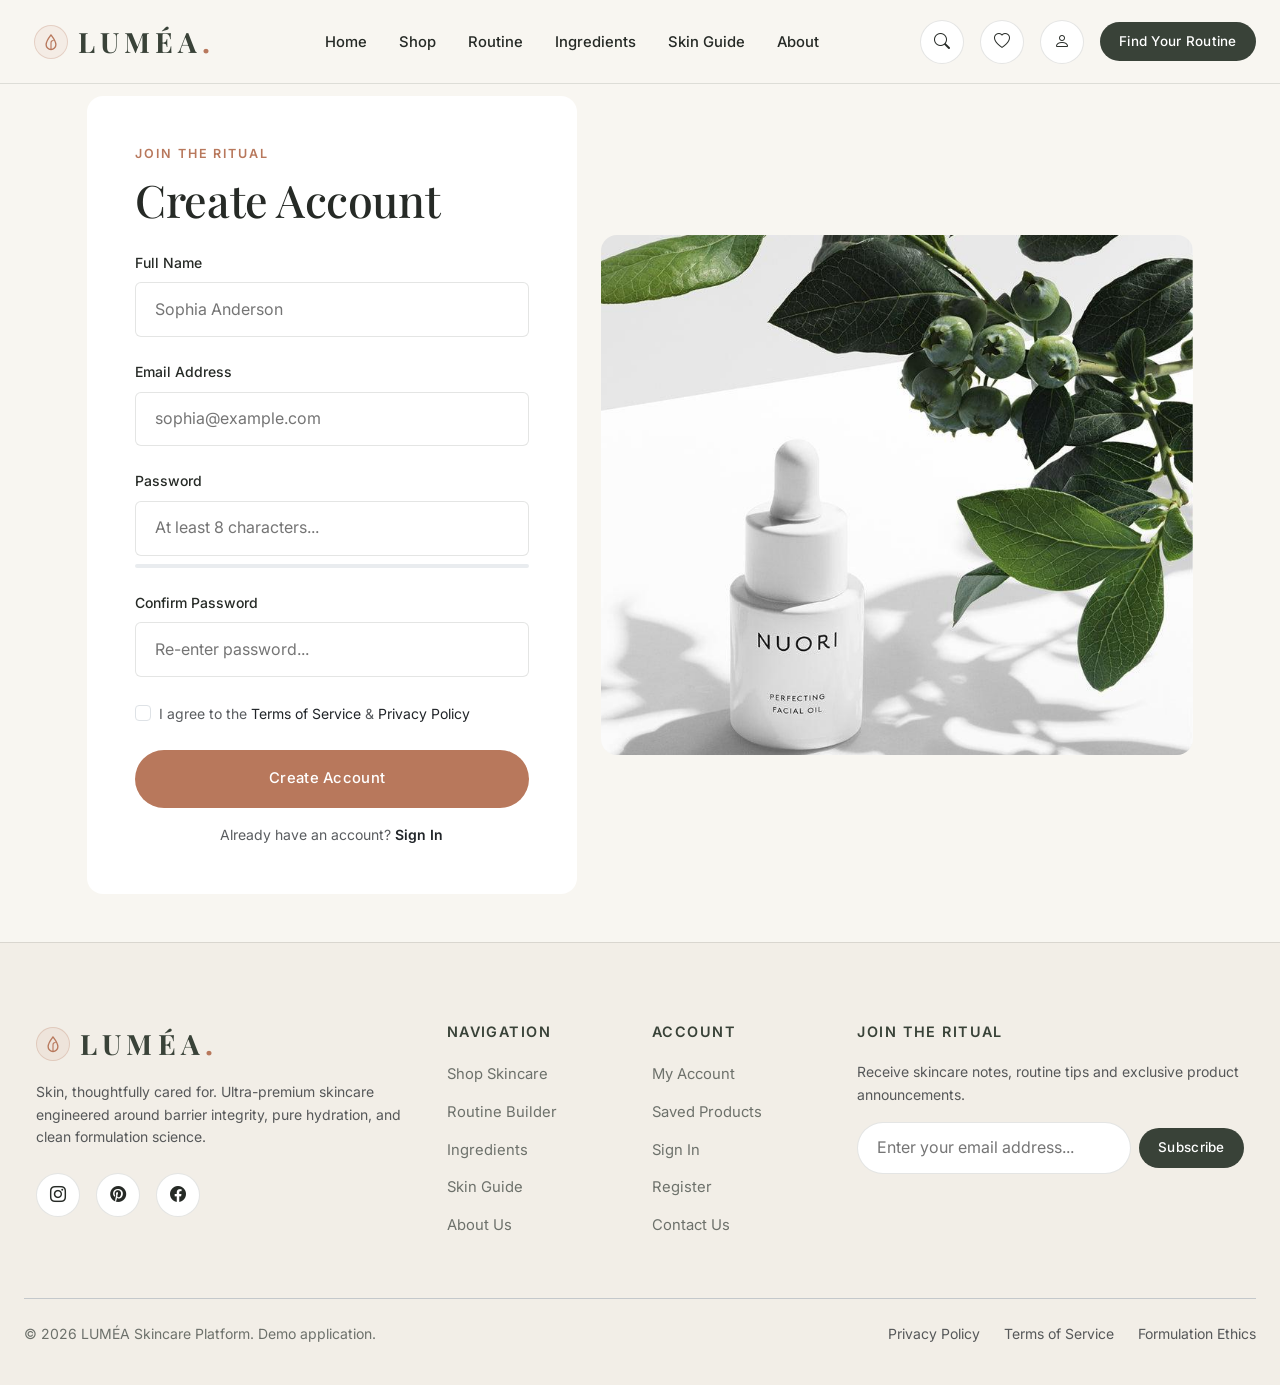
==== register.html @ 371ba250 "first commit" ====
<!DOCTYPE html>
<html lang="en">
<head>
  <meta charset="UTF-8">
  <meta name="viewport" content="width=device-width, initial-scale=1.0">
  <title>LUMÉA | Create Your Skincare Account</title>
  <meta name="description" content="Register a free account with LUMÉA to save your personalized skincare routines, favorite products, and goal progress.">
  
  <link href="https://cdn.jsdelivr.net/npm/bootstrap@5.3.2/dist/css/bootstrap.min.css" rel="stylesheet">
  <link href="https://cdn.jsdelivr.net/npm/bootstrap-icons@1.11.1/font/bootstrap-icons.css" rel="stylesheet">
    <link rel="icon" type="image/svg+xml" href="assets/images/favicon.svg">
  <link rel="stylesheet" href="assets/css/style.css">
</head>
<body>

  <!-- GLOBAL NAVBAR -->
  <header class="lumea-navbar">
    <div class="navbar-container">
      <a href="index.html" class="brand-logo" aria-label="LUMÉA Skincare">
        <span class="logo-icon-wrapper">
          <svg class="logo-drop-icon" viewBox="0 0 24 24" fill="none" xmlns="http://www.w3.org/2000/svg">
            <path d="M12 2.5C12 2.5 5.5 11 5.5 15.5C5.5 19.09 8.41 22 12 22C15.59 22 18.5 19.09 18.5 15.5C18.5 11 12 2.5 12 2.5Z" stroke="currentColor" stroke-width="1.8" stroke-linecap="round" stroke-linejoin="round"/>
            <path d="M12 22V13C12 11.5 13.5 10 15 10" stroke="currentColor" stroke-width="1.5" stroke-linecap="round" stroke-linejoin="round"/>
          </svg>
        </span>
        <span class="logo-text">LUMÉA<span class="logo-dot">.</span></span>
      </a>
      <ul class="nav-links-desktop">
        <li><a href="index.html" class="nav-link-item">Home</a></li>
        <li><a href="products.html" class="nav-link-item">Shop</a></li>
        <li><a href="routine.html" class="nav-link-item">Routine</a></li>
        <li><a href="ingredients.html" class="nav-link-item">Ingredients</a></li>
        <li><a href="skin-guide.html" class="nav-link-item">Skin Guide</a></li>
        <li><a href="about.html" class="nav-link-item">About</a></li>
      </ul>
      <div class="nav-actions-right">
        <button class="btn-lumea-icon trigger-search" aria-label="Search skincare"><i class="bi bi-search"></i></button>
        <a href="dashboard.html" class="btn-lumea-icon position-relative" aria-label="Favorites">
          <i class="bi bi-heart"></i>
          <span id="favorites-count-badge" class="position-absolute top-0 start-100 translate-middle badge rounded-pill bg-danger" style="display:none; font-size: 0.65rem;">0</span>
        </a>
        <a href="login.html" class="btn-lumea-icon"><i class="bi bi-person"></i></a>
        <a href="routine.html" class="btn-lumea btn-lumea-primary btn-lumea-sm">Find Your Routine</a>
      </div>
      <button class="mobile-hamburger" id="mobile-menu-toggle" aria-label="Toggle menu">
        <div class="hamburger-box">
          <span class="hamburger-line"></span>
          <span class="hamburger-line"></span>
          <span class="hamburger-line"></span>
        </div>
      </button>
    </div>
  </header>

  <!-- Mobile Menu -->
  <div class="mobile-menu-overlay" id="mobile-menu-overlay">
    <button class="close-mobile-menu-btn" id="close-mobile-menu" aria-label="Close menu">&times;</button>
    <ul class="mobile-nav-links">
      <li><a href="index.html">Home</a></li>
      <li><a href="products.html">Shop</a></li>
      <li><a href="routine.html">Routine</a></li>
      <li><a href="ingredients.html">Ingredients</a></li>
      <li><a href="skin-guide.html">Skin Guide</a></li>
      <li><a href="about.html">About</a></li>
    </ul>
    <div class="mobile-nav-actions">
      <a href="routine.html" class="btn-lumea btn-lumea-terracotta w-100 text-center">Find Your Routine</a>
      <div class="d-flex gap-3 justify-content-center mt-2">
        <button class="btn-lumea-icon trigger-search" aria-label="Search"><i class="bi bi-search"></i></button>
        <a href="dashboard.html" class="btn-lumea-icon" aria-label="Favorites"><i class="bi bi-heart"></i></a>
        <a href="login.html" class="btn-lumea-icon" aria-label="Account"><i class="bi bi-person"></i></a>
      </div>
    </div>
  </div>

  <main class="py-5 mt-5">
    <div class="container">
      <div class="row justify-content-center align-items-center g-5">
        <div class="col-lg-5">
          <div class="card p-3 p-md-5 border-0 shadow-card rounded-4 bg-surface">
            <span class="eyebrow mb-2">Join The Ritual</span>
            <h2 class="heading-1 mb-4">Create Account</h2>
            
            <form id="register-form">
              <div class="form-group-lumea">
                <label class="form-label-lumea">Full Name</label>
                <input type="text" id="reg-name" class="form-control-lumea" placeholder="Sophia Anderson" required>
              </div>

              <div class="form-group-lumea">
                <label class="form-label-lumea">Email Address</label>
                <input type="email" id="reg-email" class="form-control-lumea" placeholder="sophia@example.com" required>
              </div>

              <div class="form-group-lumea">
                <label class="form-label-lumea">Password</label>
                <input type="password" id="reg-password" class="form-control-lumea" placeholder="At least 8 characters..." required>
                <!-- Live Password Strength Meter -->
                <div class="progress mt-2" style="height: 4px;">
                  <div id="pwd-strength-bar" class="progress-bar bg-danger" style="width: 0%;"></div>
                </div>
              </div>

              <div class="form-group-lumea">
                <label class="form-label-lumea">Confirm Password</label>
                <input type="password" class="form-control-lumea" placeholder="Re-enter password..." required>
              </div>

              <div class="form-check mb-4">
                <input class="form-check-input" type="checkbox" id="reg-terms" required>
                <label class="form-check-label small text-muted" for="reg-terms">
                  I agree to the <a href="#" class="text-dark">Terms of Service</a> & <a href="#" class="text-dark">Privacy Policy</a>
                </label>
              </div>

              <button type="submit" class="btn-lumea btn-lumea-terracotta w-100 py-3 mb-3">Create Account <i class="bi bi-sparkles"></i></button>

              <div class="text-center small text-muted">
                Already have an account? <a href="login.html" class="fw-semibold text-dark">Sign In</a>
              </div>
            </form>
          </div>
        </div>

        <div class="col-lg-6 d-none d-lg-block">
          <div class="img-hover-wrapper rounded-4 overflow-hidden shadow-card" style="height: 520px;">
            <img src="assets/images/19.jpg" alt="LUMÉA Register Auth Side Banner">
          </div>
        </div>
      </div>
    </div>
  </main>

  <footer class="lumea-footer">
    <div class="container">
      <div class="row g-4 mb-5">
        <div class="col-lg-4">
          <a href="index.html" class="brand-logo footer-brand mb-3" aria-label="LUMÉA Skincare Home">
            <span class="logo-icon-wrapper">
              <svg class="logo-drop-icon" viewBox="0 0 24 24" fill="none" xmlns="http://www.w3.org/2000/svg">
                <path d="M12 2.5C12 2.5 5.5 11 5.5 15.5C5.5 19.09 8.41 22 12 22C15.59 22 18.5 19.09 18.5 15.5C18.5 11 12 2.5 12 2.5Z" stroke="currentColor" stroke-width="1.8" stroke-linecap="round" stroke-linejoin="round"/>
                <path d="M12 22V13C12 11.5 13.5 10 15 10" stroke="currentColor" stroke-width="1.5" stroke-linecap="round" stroke-linejoin="round"/>
              </svg>
            </span>
            <span class="logo-text">LUMÉA<span class="logo-dot">.</span></span>
          </a>
          <p class="small text-muted mb-4">Skin, thoughtfully cared for. Ultra-premium skincare engineered around barrier integrity, pure hydration, and clean formulation science.</p>
          <div class="d-flex gap-3">
            <a href="#" class="btn-lumea-icon" aria-label="Instagram"><i class="bi bi-instagram"></i></a>
            <a href="#" class="btn-lumea-icon" aria-label="Pinterest"><i class="bi bi-pinterest"></i></a>
            <a href="#" class="btn-lumea-icon" aria-label="Facebook"><i class="bi bi-facebook"></i></a>
          </div>
        </div>

        <div class="col-6 col-lg-2">
          <h5 class="footer-title">Navigation</h5>
          <ul class="footer-links">
            <li><a href="products.html">Shop Skincare</a></li>
            <li><a href="routine.html">Routine Builder</a></li>
            <li><a href="ingredients.html">Ingredients</a></li>
            <li><a href="skin-guide.html">Skin Guide</a></li>
            <li><a href="about.html">About Us</a></li>
          </ul>
        </div>

        <div class="col-6 col-lg-2">
          <h5 class="footer-title">Account</h5>
          <ul class="footer-links">
            <li><a href="dashboard.html">My Account</a></li>
            <li><a href="dashboard.html">Saved Products</a></li>
            <li><a href="login.html">Sign In</a></li>
            <li><a href="register.html">Register</a></li>
            <li><a href="contact.html">Contact Us</a></li>
          </ul>
        </div>

        <div class="col-lg-4">
          <h5 class="footer-title">Join The Ritual</h5>
          <p class="small text-muted mb-3">Receive skincare notes, routine tips and exclusive product announcements.</p>
          <form onsubmit="event.preventDefault(); showToast('Subscribed to LUMÉA Skincare Notes!');">
            <div class="newsletter-input-group">
              <input type="email" placeholder="Enter your email address..." required>
              <button type="submit" class="btn-lumea btn-lumea-primary btn-lumea-sm">Subscribe</button>
            </div>
          </form>
        </div>
      </div>

      <div class="pt-4 border-top border-secondary-subtle d-flex flex-column flex-md-row justify-content-between align-items-center small text-muted">
        <p class="mb-2 mb-md-0">&copy; 2026 LUMÉA Skincare Platform. Demo application.</p>
        <div class="d-flex gap-4">
          <a href="#">Privacy Policy</a>
          <a href="#">Terms of Service</a>
          <a href="#">Formulation Ethics</a>
        </div>
      </div>
    </div>
  </footer>

  <script src="https://cdn.jsdelivr.net/npm/bootstrap@5.3.2/dist/js/bootstrap.bundle.min.js"></script>
  <script src="assets/js/main.js"></script>
</body>
</html>
---- assets/css/style.css ----
/* ==========================================================================
   LUMÉA — Premium Skincare & Beauty Discovery Platform
   Global Design System & Editorial Stylesheet
   ========================================================================== */

@import url('https://fonts.googleapis.com/css2?family=Inter:wght@300;400;500;600;700&family=Playfair+Display:ital,wght@0,400;0,500;0,600;0,700;1,400&display=swap');

:root {
  /* Color Palette */
  --bg-primary: #F8F6F1;
  --bg-surface: #FFFFFF;
  --warm-beige: #EEE8DE;
  --soft-sage: #A8B49F;
  --deep-olive: #394238;
  --warm-terracotta: #B8785C;
  --text-primary: #262A26;
  --text-secondary: #6D716B;
  --border-color: rgba(38, 42, 38, 0.12);
  --soft-accent: #D9C8B8;
  --focus-ring: rgba(184, 120, 92, 0.3);

  /* Typography */
  --font-serif: 'Playfair Display', Georgia, serif;
  --font-sans: 'Inter', -apple-system, BlinkMacSystemFont, "Segoe UI", Roboto, sans-serif;

  /* Spacing & Layout */
  --container-max: 1320px;
  --nav-height: 84px;
  --radius-sm: 6px;
  --radius-md: 12px;
  --radius-lg: 20px;
  --radius-pill: 9999px;

  /* Shadows */
  --shadow-subtle: 0 4px 20px rgba(38, 42, 38, 0.04);
  --shadow-card: 0 10px 30px rgba(38, 42, 38, 0.06);
  --shadow-hover: 0 16px 40px rgba(38, 42, 38, 0.12);

  /* Transitions */
  --transition-fast: 0.2s cubic-bezier(0.16, 1, 0.3, 1);
  --transition-base: 0.35s cubic-bezier(0.16, 1, 0.3, 1);
  --transition-slow: 0.6s cubic-bezier(0.16, 1, 0.3, 1);
}

/* --------------------------------------------------------------------------
   Reset & Base Setup
   -------------------------------------------------------------------------- */
*, *::before, *::after {
  box-sizing: border-box;
  margin: 0;
  padding: 0;
}

html {
  scroll-behavior: smooth;
  font-size: 16px;
  -webkit-text-size-adjust: 100%;
}

body {
  font-family: var(--font-sans);
  background-color: var(--bg-primary);
  color: var(--text-primary);
  line-height: 1.6;
  font-weight: 400;
  overflow-x: hidden;
  -webkit-font-smoothing: antialiased;
  -moz-osx-font-smoothing: grayscale;
}

h1, h2, h3, h4, h5, h6, .font-serif {
  font-family: var(--font-serif);
  color: var(--text-primary);
  font-weight: 500;
  line-height: 1.25;
}

p {
  color: var(--text-secondary);
  margin-bottom: 1rem;
}

a {
  color: inherit;
  text-decoration: none;
  transition: color var(--transition-fast);
}

img {
  max-width: 100%;
  height: auto;
  display: block;
  object-fit: cover;
}

button, input, select, textarea {
  font-family: inherit;
  font-size: inherit;
  outline: none;
}

/* Custom Scrollbar */
::-webkit-scrollbar {
  width: 8px;
}
::-webkit-scrollbar-track {
  background: var(--bg-primary);
}
::-webkit-scrollbar-thumb {
  background: var(--soft-accent);
  border-radius: 4px;
}
::-webkit-scrollbar-thumb:hover {
  background: var(--warm-terracotta);
}

/* --------------------------------------------------------------------------
   Typography Helpers & Utilities
   -------------------------------------------------------------------------- */
.display-large {
  font-size: clamp(2.5rem, 5vw, 4.25rem);
  letter-spacing: -0.02em;
  font-weight: 500;
}

.heading-1 {
  font-size: clamp(2rem, 3.5vw, 3rem);
  letter-spacing: -0.01em;
}

.heading-2 {
  font-size: clamp(1.6rem, 2.5vw, 2.25rem);
}

.heading-3 {
  font-size: clamp(1.25rem, 1.8vw, 1.5rem);
}

.eyebrow {
  text-transform: uppercase;
  letter-spacing: 0.15em;
  font-size: 0.785rem;
  font-weight: 600;
  color: var(--warm-terracotta);
  margin-bottom: 0.75rem;
  display: inline-block;
}

.lead-text {
  font-size: 1.125rem;
  line-height: 1.7;
  color: var(--text-secondary);
  font-weight: 400;
}

/* --------------------------------------------------------------------------
   Buttons & Links
   -------------------------------------------------------------------------- */
.btn-lumea {
  display: inline-flex;
  align-items: center;
  justify-content: center;
  gap: 0.6rem;
  padding: 0.85rem 1.75rem;
  border-radius: var(--radius-pill);
  font-size: 0.925rem;
  font-weight: 500;
  letter-spacing: 0.02em;
  transition: all var(--transition-base);
  cursor: pointer;
  border: 1px solid transparent;
  white-space: nowrap;
}

.btn-lumea-primary {
  background-color: var(--deep-olive);
  color: #FFFFFF;
}

.btn-lumea-primary:hover {
  background-color: var(--warm-terracotta);
  color: #FFFFFF;
  transform: translateY(-2px);
  box-shadow: 0 8px 24px rgba(184, 120, 92, 0.25);
}

.btn-lumea-outline {
  background-color: transparent;
  border-color: var(--deep-olive);
  color: var(--deep-olive);
}

.btn-lumea-outline:hover {
  background-color: var(--deep-olive);
  color: #FFFFFF;
  transform: translateY(-2px);
}

.btn-lumea-terracotta {
  background-color: var(--warm-terracotta);
  color: #FFFFFF;
}

.btn-lumea-terracotta:hover {
  background-color: var(--deep-olive);
  color: #FFFFFF;
  transform: translateY(-2px);
  box-shadow: 0 8px 24px rgba(57, 66, 56, 0.25);
}

.btn-lumea-sm {
  padding: 0.5rem 1.15rem;
  font-size: 0.84rem;
}

.btn-lumea-icon {
  width: 44px;
  height: 44px;
  padding: 0;
  border-radius: 50%;
  display: inline-flex;
  align-items: center;
  justify-content: center;
  border: 1px solid var(--border-color);
  background: var(--bg-surface);
  color: var(--text-primary);
  transition: all var(--transition-fast);
}

.btn-lumea-icon:hover {
  background-color: var(--warm-beige);
  color: var(--warm-terracotta);
  border-color: var(--warm-terracotta);
}

.link-arrow {
  display: inline-flex;
  align-items: center;
  gap: 0.4rem;
  font-weight: 500;
  color: var(--deep-olive);
  transition: gap var(--transition-fast), color var(--transition-fast);
}

.link-arrow:hover {
  color: var(--warm-terracotta);
  gap: 0.7rem;
}

/* --------------------------------------------------------------------------
   Header & Global Navbar
   -------------------------------------------------------------------------- */
.lumea-navbar {
  position: fixed;
  top: 0;
  left: 0;
  width: 100%;
  height: var(--nav-height);
  z-index: 1000;
  background-color: rgba(248, 246, 241, 0.92);
  backdrop-filter: blur(12px);
  -webkit-backdrop-filter: blur(12px);
  border-bottom: 1px solid var(--border-color);
  transition: height var(--transition-base), background-color var(--transition-base), box-shadow var(--transition-base);
}

.lumea-navbar.scrolled {
  height: 70px;
  background-color: rgba(255, 255, 255, 0.96);
  box-shadow: 0 4px 20px rgba(38, 42, 38, 0.05);
}

.navbar-container {
  width: 100% !important;
  max-width: 1320px !important;
  margin: 0 auto !important;
  padding-left: 1.5rem !important;
  padding-right: 1.5rem !important;
  height: 100%;
  display: flex;
  align-items: center;
  justify-content: space-between;
}

/* Botanical Liquid Drop Monogram — Luxury Skincare Logo & Hover Animations */
.brand-logo {
  display: inline-flex;
  align-items: center;
  gap: 0.65rem;
  font-family: var(--font-serif);
  text-decoration: none;
  position: relative;
  padding: 0.35rem 0.6rem;
  border-radius: var(--radius-pill);
  transition: background-color var(--transition-base), transform var(--transition-base);
}

/* Botanical Liquid Drop SVG Monogram Icon */
.logo-icon-wrapper {
  display: inline-flex;
  align-items: center;
  justify-content: center;
  width: 34px;
  height: 34px;
  border-radius: 50%;
  background: rgba(184, 120, 92, 0.08);
  border: 1px solid rgba(184, 120, 92, 0.25);
  color: var(--warm-terracotta);
  transition: all 0.5s cubic-bezier(0.34, 1.56, 0.64, 1);
}

.logo-drop-icon {
  width: 18px;
  height: 18px;
  transition: transform 0.5s cubic-bezier(0.34, 1.56, 0.64, 1), stroke 0.3s ease, fill 0.3s ease;
}

.logo-drop-icon path {
  transition: stroke 0.3s ease, fill 0.3s ease;
}

/* Logo Typography */
.logo-text {
  font-family: var(--font-serif);
  font-size: 1.75rem;
  font-weight: 700;
  letter-spacing: 0.18em;
  color: var(--deep-olive);
  text-transform: uppercase;
  line-height: 1;
  transition: color 0.4s ease, letter-spacing 0.4s ease;
}

.logo-dot {
  color: var(--warm-terracotta);
  display: inline-block;
  font-size: 1.85rem;
  line-height: 0.5;
  vertical-align: baseline;
  transition: transform 0.4s cubic-bezier(0.34, 1.56, 0.64, 1), color 0.3s ease;
}

/* Luxury Shimmer Underline */
.brand-logo::after {
  content: '';
  position: absolute;
  bottom: -2px;
  left: 50%;
  transform: translateX(-50%) scaleX(0);
  width: 80%;
  height: 2px;
  background: linear-gradient(90deg, transparent, var(--warm-terracotta), var(--soft-sage), transparent);
  border-radius: 2px;
  transition: transform 0.4s cubic-bezier(0.16, 1, 0.3, 1), opacity 0.4s ease;
  opacity: 0;
}

/* Hover Interactions */
.brand-logo:hover {
  background-color: rgba(238, 232, 222, 0.4);
}

.brand-logo:hover .logo-icon-wrapper {
  transform: translateY(-2px) scale(1.1);
  background: var(--warm-terracotta);
  color: #FFFFFF;
  border-color: var(--warm-terracotta);
  box-shadow: 0 6px 20px rgba(184, 120, 92, 0.35);
}

.brand-logo:hover .logo-drop-icon {
  transform: rotate(-12deg) scale(1.15);
}

.brand-logo:hover .logo-text {
  letter-spacing: 0.22em;
  color: var(--deep-olive);
}

.brand-logo:hover .logo-dot {
  transform: scale(1.5) translateY(-2px);
  color: var(--warm-terracotta);
  animation: logoPulse 1.2s infinite alternate ease-in-out;
}

.brand-logo:hover::after {
  transform: translateX(-50%) scaleX(1);
  opacity: 1;
}

@keyframes logoPulse {
  0% { transform: scale(1.3) translateY(-1px); color: var(--warm-terracotta); }
  100% { transform: scale(1.7) translateY(-3px); color: var(--deep-olive); }
}

.nav-links-desktop {
  display: flex;
  align-items: center;
  gap: 2rem;
  list-style: none;
  margin: 0;
  padding: 0;
}

.nav-link-item {
  font-size: 0.925rem;
  font-weight: 500;
  color: var(--text-primary);
  position: relative;
  padding: 0.25rem 0;
}

.nav-link-item::after {
  content: '';
  position: absolute;
  bottom: 0;
  left: 0;
  width: 0%;
  height: 2px;
  background-color: var(--warm-terracotta);
  transition: width var(--transition-base);
}

.nav-link-item:hover::after,
.nav-link-item.active::after {
  width: 100%;
}

.nav-link-item:hover,
.nav-link-item.active {
  color: var(--warm-terracotta);
}

.nav-actions-right {
  display: flex;
  align-items: center;
  gap: 1rem;
}

/* Mobile Hamburger Toggle */
.mobile-hamburger {
  display: none;
  background: none;
  border: none;
  cursor: pointer;
  padding: 0.5rem;
  width: 44px;
  height: 44px;
  position: relative;
  z-index: 1050;
  align-items: center;
  justify-content: center;
}

.hamburger-box {
  width: 24px;
  height: 18px;
  position: relative;
  display: flex;
  flex-direction: column;
  justify-content: space-between;
}

.hamburger-line {
  display: block;
  height: 2px;
  width: 100%;
  background-color: var(--deep-olive);
  border-radius: 2px;
  transition: transform 0.3s ease, opacity 0.3s ease;
}

.mobile-hamburger.is-active .hamburger-line:nth-child(1) {
  transform: translateY(8px) rotate(45deg);
}
.mobile-hamburger.is-active .hamburger-line:nth-child(2) {
  opacity: 0;
}
.mobile-hamburger.is-active .hamburger-line:nth-child(3) {
  transform: translateY(-8px) rotate(-45deg);
}

/* Mobile Menu Fullscreen Overlay */
.mobile-menu-overlay {
  position: fixed;
  top: 0;
  left: 0;
  width: 100vw;
  height: 100vh;
  background-color: var(--bg-primary);
  z-index: 1040;
  display: flex;
  flex-direction: column;
  justify-content: center;
  align-items: center;
  padding: 3rem 2rem;
  opacity: 0;
  visibility: hidden;
  transition: opacity 0.4s ease, visibility 0.4s ease;
}

.mobile-menu-overlay.is-active {
  opacity: 1;
  visibility: visible;
}

.close-mobile-menu-btn {
  position: absolute;
  top: 1.5rem;
  right: 1.5rem;
  background: none;
  border: none;
  font-size: 2.5rem;
  line-height: 1;
  color: var(--text-primary);
  cursor: pointer;
  transition: color var(--transition-fast), transform var(--transition-fast);
  z-index: 1050;
  width: 44px;
  height: 44px;
  display: flex;
  align-items: center;
  justify-content: center;
}

.close-mobile-menu-btn:hover {
  color: var(--warm-terracotta);
  transform: rotate(90deg);
}

.mobile-nav-links {
  list-style: none;
  text-align: center;
  display: flex;
  flex-direction: column;
  gap: 1.5rem;
  margin-bottom: 2.5rem;
}

.mobile-nav-links a {
  font-family: var(--font-serif);
  font-size: 2rem;
  color: var(--text-primary);
  transition: color var(--transition-fast);
}

.mobile-nav-links a:hover,
.mobile-nav-links a.active {
  color: var(--warm-terracotta);
}

.mobile-nav-actions {
  display: flex;
  flex-direction: column;
  align-items: center;
  gap: 1rem;
  width: 100%;
  max-width: 280px;
}

/* --------------------------------------------------------------------------
   STRICT MOBILE NAVBAR RESPONSIVENESS (< 992px)
   -------------------------------------------------------------------------- */
@media (max-width: 991.98px) {
  .nav-links-desktop,
  .nav-actions-right {
    display: none !important;
  }
  .mobile-hamburger {
    display: flex !important;
  }
}

/* --------------------------------------------------------------------------
   Cards, Badges & Image Containers (Elevated Multi-Layer Hover System)
   -------------------------------------------------------------------------- */
.lumea-card {
  background-color: var(--bg-surface);
  border: 1px solid var(--border-color);
  border-radius: var(--radius-md);
  overflow: hidden;
  position: relative;
  transition: transform 0.45s cubic-bezier(0.16, 1, 0.3, 1),
              box-shadow 0.45s cubic-bezier(0.16, 1, 0.3, 1),
              border-color 0.45s ease,
              background-color 0.45s ease;
}

.lumea-card::before {
  content: '';
  position: absolute;
  top: 0;
  left: 0;
  width: 100%;
  height: 3px;
  background: linear-gradient(90deg, var(--warm-terracotta), var(--soft-sage), var(--warm-terracotta));
  transform: scaleX(0);
  transform-origin: left;
  transition: transform 0.45s cubic-bezier(0.16, 1, 0.3, 1);
  z-index: 5;
}

.lumea-card:hover {
  transform: translateY(-8px) scale(1.01);
  box-shadow: 0 20px 45px rgba(38, 42, 38, 0.12), 0 4px 15px rgba(184, 120, 92, 0.08);
  border-color: rgba(184, 120, 92, 0.4);
}

.lumea-card:hover::before {
  transform: scaleX(1);
}

/* Image Wrapper & Diagonal Glass Shimmer Sweep */
.img-hover-wrapper {
  overflow: hidden;
  position: relative;
  background-color: var(--warm-beige);
}

.img-hover-wrapper::after {
  content: '';
  position: absolute;
  top: 0;
  left: -100%;
  width: 50%;
  height: 100%;
  background: linear-gradient(90deg, transparent, rgba(255, 255, 255, 0.4), transparent);
  transform: skewX(-25deg);
  transition: left 0.85s cubic-bezier(0.16, 1, 0.3, 1);
  pointer-events: none;
  z-index: 2;
}

.lumea-card:hover .img-hover-wrapper::after,
.img-hover-wrapper:hover::after {
  left: 140%;
}

.img-hover-wrapper img {
  width: 100%;
  height: 100%;
  transition: transform 0.8s cubic-bezier(0.16, 1, 0.3, 1), filter 0.5s ease;
}

.lumea-card:hover .img-hover-wrapper img,
.img-hover-wrapper:hover img {
  transform: scale(1.08) rotate(0.4deg);
  filter: brightness(1.03) contrast(1.02);
}

/* Card Titles, Links & Badges Hover */
.lumea-card:hover .font-serif,
.lumea-card:hover h3 a,
.lumea-card:hover h4 a,
.lumea-card:hover h5 a,
.lumea-card:hover h6 a {
  color: var(--warm-terracotta);
}

.lumea-card:hover .badge-lumea {
  transform: translateY(-2px) scale(1.04);
  box-shadow: 0 4px 12px rgba(38, 42, 38, 0.06);
}

.lumea-card:hover .btn-lumea-outline {
  background-color: var(--deep-olive);
  color: #FFFFFF;
  border-color: var(--deep-olive);
  transform: translateY(-2px);
}

.lumea-card:hover .link-arrow i {
  transform: translateX(6px);
}

.badge-lumea {
  display: inline-block;
  padding: 0.25rem 0.75rem;
  border-radius: var(--radius-pill);
  font-size: 0.75rem;
  font-weight: 600;
  letter-spacing: 0.05em;
  text-transform: uppercase;
  transition: transform 0.3s ease, box-shadow 0.3s ease, background-color 0.3s ease;
}

.badge-sage {
  background-color: rgba(168, 180, 159, 0.2);
  color: var(--deep-olive);
}

.badge-terracotta {
  background-color: rgba(184, 120, 92, 0.15);
  color: var(--warm-terracotta);
}

.badge-beige {
  background-color: var(--warm-beige);
  color: var(--text-primary);
}

/* Favorite Icon Heart Toggle */
.favorite-toggle-btn {
  position: absolute;
  top: 1rem;
  right: 1rem;
  z-index: 10;
  width: 36px;
  height: 36px;
  border-radius: 50%;
  background: rgba(255, 255, 255, 0.85);
  backdrop-filter: blur(4px);
  border: 1px solid var(--border-color);
  display: flex;
  align-items: center;
  justify-content: center;
  cursor: pointer;
  color: var(--text-secondary);
  transition: all var(--transition-fast);
}

.favorite-toggle-btn:hover,
.favorite-toggle-btn.is-active {
  background-color: #FFFFFF;
  color: #E63946;
  border-color: #E63946;
  transform: scale(1.1);
}

/* --------------------------------------------------------------------------
   Sections & Layout Helpers
   -------------------------------------------------------------------------- */
section {
  padding: 5rem 0;
  position: relative;
}

@media (max-width: 768px) {
  section {
    padding: 3.5rem 0;
  }
}

.bg-warm-beige {
  background-color: var(--warm-beige);
}

.bg-surface {
  background-color: var(--bg-surface);
}

.section-header {
  margin-bottom: 3.5rem;
}

.section-header.text-center {
  text-align: center;
  max-width: 720px;
  margin-left: auto;
  margin-right: auto;
}

/* ==========================================================================
   Clean Animated Hero Section (Lightweight, Blinking & Fluid Motion)
   ========================================================================== */
.hero-section {
  padding-top: calc(var(--nav-height) + 2.5rem);
  padding-bottom: 4.5rem;
  background-color: var(--bg-primary);
  position: relative;
}

.hero-banner-inner {
  background-color: var(--warm-beige);
  border-radius: var(--radius-lg);
  overflow: hidden;
  position: relative;
  border: 1px solid var(--border-color);
  transition: transform 0.5s cubic-bezier(0.16, 1, 0.3, 1), box-shadow 0.5s ease;
}

.hero-banner-inner:hover {
  box-shadow: 0 20px 48px rgba(74, 85, 69, 0.08);
}

/* Subtle Animated Ambient Card Aura */
.hero-card-aura {
  position: absolute;
  top: -40%;
  right: -20%;
  width: 550px;
  height: 550px;
  background: radial-gradient(circle, rgba(184, 120, 92, 0.12) 0%, rgba(248, 246, 241, 0) 70%);
  border-radius: 50%;
  pointer-events: none;
  animation: auraGlow 10s ease-in-out infinite alternate;
}

@keyframes auraGlow {
  0% { transform: scale(1) translate(0, 0); opacity: 0.7; }
  100% { transform: scale(1.15) translate(-20px, 20px); opacity: 1; }
}

/* Live Blinking Dot Indicator */
.live-blink-dot {
  width: 8px;
  height: 8px;
  border-radius: 50%;
  background-color: var(--warm-terracotta);
  display: inline-block;
  position: relative;
  margin-right: 0.35rem;
}

.live-blink-dot::before {
  content: '';
  position: absolute;
  inset: -3px;
  border-radius: 50%;
  background-color: var(--warm-terracotta);
  opacity: 0.75;
  animation: liveRingBlink 1.8s cubic-bezier(0, 0.2, 0.8, 1) infinite;
}

@keyframes liveRingBlink {
  0% { transform: scale(0.8); opacity: 0.9; }
  100% { transform: scale(2.4); opacity: 0; }
}

/* Sparkle Pulse Icon Animation */
.sparkle-pulse {
  display: inline-block;
  color: var(--warm-terracotta);
  animation: sparkleRotate 3s ease-in-out infinite alternate;
}

@keyframes sparkleRotate {
  0% { transform: scale(1) rotate(0deg); opacity: 0.8; }
  50% { transform: scale(1.3) rotate(18deg); opacity: 1; filter: drop-shadow(0 0 6px rgba(184, 120, 92, 0.5)); }
  100% { transform: scale(0.95) rotate(-10deg); opacity: 0.8; }
}

/* Floating Blinking Sparkle Particles */
.hero-floating-sparkle {
  position: absolute;
  pointer-events: none;
  color: var(--warm-terracotta);
  z-index: 3;
}

.sparkle-1 {
  top: 14%;
  right: 14%;
  font-size: 1.25rem;
  animation: sparkleBlinkFloat 3s ease-in-out infinite alternate;
}

.sparkle-2 {
  bottom: 18%;
  left: 10%;
  font-size: 1.1rem;
  animation: sparkleBlinkFloat 4s ease-in-out infinite alternate-reverse;
  animation-delay: -1.5s;
}

@keyframes sparkleBlinkFloat {
  0% {
    transform: translateY(0) scale(0.8) rotate(0deg);
    opacity: 0.3;
  }
  50% {
    transform: translateY(-10px) scale(1.35) rotate(25deg);
    opacity: 1;
    filter: drop-shadow(0 0 10px rgba(184, 120, 92, 0.7));
  }
  100% {
    transform: translateY(-18px) scale(0.9) rotate(45deg);
    opacity: 0.4;
  }
}

/* Animated Glowing Blinking Highlighted Word */
.word-highlight {
  color: var(--warm-terracotta);
  font-style: italic;
  font-weight: 600;
  position: relative;
  animation: textBlinkGlow 3.5s ease-in-out infinite alternate;
}

@keyframes textBlinkGlow {
  0% {
    color: #B8785C;
    text-shadow: 0 0 0px rgba(184, 120, 92, 0);
  }
  50% {
    color: #9C583C;
    text-shadow: 0 0 16px rgba(184, 120, 92, 0.5);
  }
  100% {
    color: #B8785C;
    text-shadow: 0 0 4px rgba(184, 120, 92, 0.15);
  }
}

/* Continuous Pulsing Underline Swatch SVG */
.headline-swatch-path {
  stroke-dasharray: 600;
  stroke-dashoffset: 600;
  transition: stroke-dashoffset 1.4s cubic-bezier(0.16, 1, 0.3, 1) 0.4s;
  animation: swatchPulseGlow 4s ease-in-out infinite alternate 1.8s;
}

@keyframes swatchPulseGlow {
  0% { filter: drop-shadow(0 0 2px rgba(184, 120, 92, 0.2)); stroke-width: 9; }
  50% { filter: drop-shadow(0 0 10px rgba(184, 120, 92, 0.75)); stroke-width: 11; }
  100% { filter: drop-shadow(0 0 3px rgba(184, 120, 92, 0.3)); stroke-width: 9; }
}

/* Button Breathing Pulse & Hover Shimmer */
.btn-animated-shimmer {
  position: relative;
  overflow: hidden;
  animation: btnPulseGlow 3s ease-in-out infinite alternate;
  transition: transform 0.35s cubic-bezier(0.16, 1, 0.3, 1), box-shadow 0.35s ease;
}

@keyframes btnPulseGlow {
  0% { box-shadow: 0 4px 14px rgba(45, 51, 42, 0.12); }
  50% { box-shadow: 0 8px 24px rgba(184, 120, 92, 0.35); }
  100% { box-shadow: 0 4px 14px rgba(45, 51, 42, 0.12); }
}

.btn-animated-shimmer::after {
  content: '';
  position: absolute;
  top: -50%;
  left: -60%;
  width: 50%;
  height: 200%;
  background: linear-gradient(
    90deg,
    rgba(255, 255, 255, 0) 0%,
    rgba(255, 255, 255, 0.35) 50%,
    rgba(255, 255, 255, 0) 100%
  );
  transform: rotate(25deg);
  transition: left 0.6s ease;
  pointer-events: none;
}

.btn-animated-shimmer:hover::after {
  left: 140%;
}

.btn-animated-shimmer:hover {
  transform: translateY(-2px);
  box-shadow: 0 8px 24px rgba(45, 51, 42, 0.22);
}

.btn-arrow {
  display: inline-block;
  transition: transform 0.3s cubic-bezier(0.16, 1, 0.3, 1);
}

.btn-animated-shimmer:hover .btn-arrow {
  transform: translateX(5px);
}

.btn-animated-hover {
  transition: transform 0.3s ease, background-color 0.3s ease, border-color 0.3s ease;
}

.btn-animated-hover:hover {
  transform: translateY(-2px);
}

/* Interactive 3D Parallax Tilt Card Container & Fall From Top Entrance */
.hero-tilt-wrapper {
  perspective: 1000px;
  transform-style: preserve-3d;
}

.hero-fall-down {
  animation: heroFallFromTop 1.3s cubic-bezier(0.16, 1, 0.3, 1) 0.15s both;
}

@keyframes heroFallFromTop {
  0% {
    transform: translateY(-160px) scale(0.85) rotate(-3deg);
    opacity: 0;
    filter: blur(8px);
  }
  65% {
    transform: translateY(14px) scale(1.02) rotate(1deg);
    opacity: 1;
    filter: blur(0);
  }
  85% {
    transform: translateY(-5px) scale(0.99) rotate(0deg);
    opacity: 1;
  }
  100% {
    transform: translateY(0) scale(1) rotate(0deg);
    opacity: 1;
    filter: blur(0);
  }
}

.hero-image-container {
  border-radius: var(--radius-md);
  transition: transform 0.25s ease-out, box-shadow 0.4s ease;
  will-change: transform;
}

.hero-parallax-img {
  transition: transform 0.6s cubic-bezier(0.16, 1, 0.3, 1);
}

.hero-image-container:hover .hero-parallax-img {
  transform: scale(1.04);
}

/* Dynamic Shine Overlay on Image */
.hero-shine-overlay {
  position: absolute;
  inset: 0;
  background: radial-gradient(circle at 50% 50%, rgba(255, 255, 255, 0.25) 0%, rgba(255, 255, 255, 0) 60%);
  opacity: 0;
  pointer-events: none;
  transition: opacity 0.3s ease;
  z-index: 2;
}

.hero-image-container:hover .hero-shine-overlay {
  opacity: 1;
}

/* Minimal Floating Glass Pill Badge on Hero Image */
.hero-floating-pill-badge {
  position: absolute;
  top: 20px;
  right: 20px;
  z-index: 3;
  padding: 8px 16px;
  background: rgba(255, 255, 255, 0.88);
  backdrop-filter: blur(12px);
  border: 1px solid rgba(255, 255, 255, 0.7);
  border-radius: 50px;
  box-shadow: 0 8px 24px rgba(0, 0, 0, 0.08);
  display: flex;
  align-items: center;
  gap: 0.4rem;
  font-size: 0.8rem;
  color: var(--text-primary);
  animation: floatBadge 4s ease-in-out infinite alternate;
}

.hero-floating-pill-badge .rating-star {
  color: var(--warm-terracotta);
}

@keyframes floatBadge {
  0% { transform: translateY(0); }
  100% { transform: translateY(-8px); }
}

/* --------------------------------------------------------------------------
   Interactive Components & Modals
   -------------------------------------------------------------------------- */
/* Search Overlay Modal */
.search-overlay {
  position: fixed;
  top: 0;
  left: 0;
  width: 100vw;
  height: 100vh;
  background-color: rgba(248, 246, 241, 0.96);
  backdrop-filter: blur(15px);
  z-index: 2000;
  opacity: 0;
  visibility: hidden;
  transition: all 0.35s ease;
  display: flex;
  flex-direction: column;
  padding: 4rem 2rem;
}

.search-overlay.is-active {
  opacity: 1;
  visibility: visible;
}

.search-container-inner {
  max-width: 800px;
  margin: 0 auto;
  width: 100%;
}

.search-input-wrapper {
  position: relative;
  margin-bottom: 2rem;
}

.search-input-field {
  width: 100%;
  padding: 1.25rem 1.5rem 1.25rem 3.5rem;
  font-size: 1.5rem;
  font-family: var(--font-serif);
  background: var(--bg-surface);
  border: 1px solid var(--border-color);
  border-radius: var(--radius-pill);
  color: var(--text-primary);
  box-shadow: var(--shadow-card);
  transition: border-color var(--transition-fast);
}

.search-input-field:focus {
  border-color: var(--warm-terracotta);
}

.search-icon-inside {
  position: absolute;
  left: 1.25rem;
  top: 50%;
  transform: translateY(-50%);
  font-size: 1.4rem;
  color: var(--text-secondary);
}

.close-search-btn {
  position: absolute;
  top: 2rem;
  right: 2rem;
  background: none;
  border: none;
  font-size: 2rem;
  color: var(--text-primary);
  cursor: pointer;
  transition: transform var(--transition-fast);
}

.close-search-btn:hover {
  transform: rotate(90deg);
  color: var(--warm-terracotta);
}

/* Toast Notifications */
.lumea-toast-container {
  position: fixed;
  bottom: 2rem;
  right: 2rem;
  z-index: 3000;
  display: flex;
  flex-direction: column;
  gap: 0.75rem;
  pointer-events: none;
}

.lumea-toast {
  background-color: var(--deep-olive);
  color: #FFFFFF;
  padding: 0.9rem 1.5rem;
  border-radius: var(--radius-pill);
  font-size: 0.9rem;
  font-weight: 500;
  box-shadow: 0 10px 30px rgba(0, 0, 0, 0.2);
  display: flex;
  align-items: center;
  gap: 0.75rem;
  pointer-events: auto;
  transform: translateY(100px);
  opacity: 0;
  transition: all 0.4s cubic-bezier(0.16, 1, 0.3, 1);
}

.lumea-toast.show {
  transform: translateY(0);
  opacity: 1;
}

.lumea-toast i {
  color: var(--soft-sage);
}

/* --------------------------------------------------------------------------
   Page-Specific Custom Styling
   -------------------------------------------------------------------------- */
/* Filter Pills */
.filter-pills {
  display: flex;
  flex-wrap: wrap;
  gap: 0.6rem;
}

.filter-btn {
  padding: 0.5rem 1.25rem;
  border-radius: var(--radius-pill);
  background-color: var(--bg-surface);
  border: 1px solid var(--border-color);
  color: var(--text-secondary);
  font-size: 0.875rem;
  font-weight: 500;
  cursor: pointer;
  transition: all var(--transition-fast);
}

.filter-btn:hover,
.filter-btn.active {
  background-color: var(--deep-olive);
  color: #FFFFFF;
  border-color: var(--deep-olive);
}

/* Routine Wizard Step Cards */
.routine-step-card {
  background: var(--bg-surface);
  border: 1px solid var(--border-color);
  border-radius: var(--radius-md);
  padding: 1.75rem;
  cursor: pointer;
  transition: all var(--transition-base);
  text-align: center;
}

.routine-step-card:hover,
.routine-step-card.selected {
  border-color: var(--warm-terracotta);
  background-color: #FFFDF9;
  transform: translateY(-4px);
  box-shadow: var(--shadow-card);
}

.routine-step-card.selected .step-icon-box {
  background-color: var(--warm-terracotta);
  color: #FFFFFF;
}

.step-icon-box {
  width: 54px;
  height: 54px;
  border-radius: 50%;
  background: var(--warm-beige);
  color: var(--deep-olive);
  display: flex;
  align-items: center;
  justify-content: center;
  margin: 0 auto 1.25rem;
  font-size: 1.4rem;
  transition: all var(--transition-fast);
}

/* Form Styles */
.form-group-lumea {
  margin-bottom: 1.5rem;
}

.form-label-lumea {
  display: block;
  font-size: 0.875rem;
  font-weight: 500;
  color: var(--text-primary);
  margin-bottom: 0.5rem;
}

.form-control-lumea {
  width: 100%;
  padding: 0.85rem 1.15rem;
  border-radius: var(--radius-sm);
  background-color: var(--bg-surface);
  border: 1px solid var(--border-color);
  color: var(--text-primary);
  transition: border-color var(--transition-fast), box-shadow var(--transition-fast);
}

.form-control-lumea:focus {
  border-color: var(--warm-terracotta);
  box-shadow: 0 0 0 3px var(--focus-ring);
}

/* Keyframes & Scroll Animations */
@keyframes fadeIn {
  from { opacity: 0; transform: translateY(15px); }
  to { opacity: 1; transform: translateY(0); }
}

.reveal-on-scroll {
  opacity: 0;
  transform: translateY(24px);
  transition: opacity 0.7s cubic-bezier(0.16, 1, 0.3, 1), transform 0.7s cubic-bezier(0.16, 1, 0.3, 1);
}

.reveal-on-scroll.is-visible {
  opacity: 1;
  transform: translateY(0);
}

/* Footer Styling */
footer.lumea-footer {
  background-color: #F2EEE7;
  border-top: 1px solid var(--border-color);
  padding: 5rem 0 2.5rem;
  color: var(--text-primary);
}

.footer-brand {
  margin-bottom: 1.25rem;
  padding: 0.25rem 0;
  display: inline-flex;
}

.footer-title {
  font-family: var(--font-sans);
  font-size: 0.9rem;
  font-weight: 600;
  text-transform: uppercase;
  letter-spacing: 0.1em;
  margin-bottom: 1.25rem;
  color: var(--deep-olive);
}

.footer-links {
  list-style: none;
  padding: 0;
  margin: 0;
}

.footer-links li {
  margin-bottom: 0.75rem;
}

.footer-links a {
  color: var(--text-secondary);
  font-size: 0.925rem;
}

.footer-links a:hover {
  color: var(--warm-terracotta);
}

.newsletter-input-group {
  display: flex;
  align-items: center;
  gap: 0.5rem;
  width: 100%;
  max-width: 100%;
}

.newsletter-input-group input {
  flex: 1 1 auto;
  min-width: 0;
  width: 100%;
  padding: 0.75rem 1.15rem;
  border-radius: var(--radius-pill);
  border: 1px solid var(--border-color);
  background: var(--bg-surface);
}

.newsletter-input-group .btn-lumea {
  flex-shrink: 0;
  white-space: nowrap;
}

/* --------------------------------------------------------------------------
   Back to Top Floating Button & Hover System
   -------------------------------------------------------------------------- */
.back-to-top-btn {
  position: fixed;
  bottom: 2rem;
  right: 2rem;
  width: 50px;
  height: 50px;
  border-radius: 50%;
  background-color: var(--deep-olive);
  color: #FFFFFF;
  border: 1px solid rgba(255, 255, 255, 0.25);
  box-shadow: 0 8px 25px rgba(38, 42, 38, 0.22);
  display: flex;
  align-items: center;
  justify-content: center;
  font-size: 1.25rem;
  cursor: pointer;
  z-index: 1500;
  opacity: 0;
  visibility: hidden;
  transform: translateY(24px) scale(0.85);
  transition: opacity 0.4s cubic-bezier(0.16, 1, 0.3, 1),
              visibility 0.4s cubic-bezier(0.16, 1, 0.3, 1),
              transform 0.4s cubic-bezier(0.16, 1, 0.3, 1),
              background-color 0.3s ease,
              box-shadow 0.3s ease;
}

.back-to-top-btn.is-visible {
  opacity: 1;
  visibility: visible;
  transform: translateY(0) scale(1);
}

.back-to-top-btn i {
  transition: transform 0.3s cubic-bezier(0.34, 1.56, 0.64, 1);
}

.back-to-top-btn:hover {
  background-color: var(--warm-terracotta);
  color: #FFFFFF;
  transform: translateY(-5px) scale(1.12);
  box-shadow: 0 12px 32px rgba(184, 120, 92, 0.45);
}

.back-to-top-btn:hover i {
  transform: translateY(-4px);
}

/* --------------------------------------------------------------------------
   Ultra-Luxury Full H1 Headline Staggered Word Reveal & Liquid Ribbon
   -------------------------------------------------------------------------- */
.hero-headline-full {
  position: relative;
  display: inline-block;
  cursor: pointer;
}

.headline-line {
  display: inline-block;
  position: relative;
  z-index: 2;
}

.hero-headline-full .word {
  display: inline-block;
  opacity: 0;
  transform: translateY(28px) scale(0.96);
  transition: opacity 0.75s cubic-bezier(0.16, 1, 0.3, 1),
              transform 0.75s cubic-bezier(0.16, 1, 0.3, 1);
  transition-delay: calc(var(--word-idx) * 0.12s);
}

.hero-headline-full .word-highlight {
  color: var(--warm-terracotta);
  font-style: italic;
  font-weight: 600;
  position: relative;
  transition: color 0.5s ease, transform 0.5s ease;
}

/* Full Width Swatch SVG Ribbon */
.headline-swatch-svg {
  position: absolute;
  bottom: -6px;
  left: -2%;
  width: 104%;
  height: 20px;
  z-index: 1;
  pointer-events: none;
  overflow: visible;
}

.headline-swatch-path {
  stroke-dasharray: 600;
  stroke-dashoffset: 600;
  transition: stroke-dashoffset 1.4s cubic-bezier(0.16, 1, 0.3, 1) 0.4s;
}

/* Revealed State */
.hero-headline-full.is-revealed .word {
  opacity: 1;
  transform: translateY(0) scale(1);
}

.hero-headline-full.is-revealed .headline-swatch-path {
  stroke-dashoffset: 0;
}

/* Hover State Interactions */
.hero-headline-full:hover .word-highlight {
  color: var(--deep-olive);
  transform: scale(1.05);
}

.hero-headline-full:hover .headline-swatch-path {
  filter: drop-shadow(0 4px 12px rgba(184, 120, 92, 0.4));
}

/* ==========================================================================
   STRICT MOBILE & TABLET RESPONSIVENESS & ZERO HORIZONTAL SCROLL LOCK
   ========================================================================== */
html, body {
  overflow-x: hidden !important;
  width: 100% !important;
  max-width: 100vw !important;
  position: relative;
}

*, *::before, *::after {
  box-sizing: border-box;
}

.container,
.container-fluid {
  width: 100% !important;
  max-width: 1320px !important;
  margin-left: auto !important;
  margin-right: auto !important;
  padding-left: 1.5rem !important;
  padding-right: 1.5rem !important;
}

section,
header,
footer.lumea-footer,
main {
  width: 100% !important;
  max-width: 100% !important;
  overflow-x: hidden;
}

.hero-banner-inner {
  width: 100% !important;
  border-radius: var(--radius-lg);
}

/* Fix Bootstrap row gutters overflowing containers on mobile */
.row {
  margin-left: 0 !important;
  margin-right: 0 !important;
}

.row > [class*="col-"] {
  padding-left: 0.75rem;
  padding-right: 0.75rem;
}

/* Ensure images & SVGs never cause container overflow */
img, svg, video, canvas, iframe {
  max-width: 100% !important;
}

/* Media Query Adjustments for Mobile (< 576px) */
@media (max-width: 575.98px) {
  html, body {
    font-size: 15px;
  }

  .display-large {
    font-size: 2.15rem !important;
    line-height: 1.25 !important;
    word-wrap: break-word;
    word-break: break-word;
  }

  .heading-1 {
    font-size: 1.7rem !important;
  }

  .heading-2 {
    font-size: 1.4rem !important;
  }

  .eyebrow {
    font-size: 0.72rem;
    letter-spacing: 0.12em;
  }

  .hero-section {
    padding-top: calc(var(--nav-height) + 1rem);
    padding-bottom: 2.5rem;
  }

  .hero-banner-inner {
    padding: 1.25rem 0.85rem !important;
    border-radius: var(--radius-md);
  }

  .headline-swatch-svg {
    width: 100% !important;
    left: 0 !important;
  }

  .search-container-inner {
    max-width: 100% !important;
    padding: 0 0.5rem;
  }

  .search-input-field {
    font-size: 1.1rem !important;
    padding: 0.85rem 1rem 0.85rem 2.8rem !important;
  }

  .btn-lumea {
    padding: 0.75rem 1.35rem;
    font-size: 0.85rem;
  }

  .btn-lumea-lg, .btn-lg {
    padding: 0.85rem 1.5rem !important;
    font-size: 0.9rem !important;
  }

  .filter-pills {
    gap: 0.4rem;
  }

  .filter-btn {
    padding: 0.4rem 0.85rem !important;
    font-size: 0.78rem !important;
  }

  .lumea-toast-container {
    bottom: 1rem;
    right: 1rem;
    left: 1rem;
  }

  .lumea-toast {
    width: 100%;
    justify-content: center;
  }

  .back-to-top-btn {
    bottom: 1.25rem;
    right: 1.25rem;
    width: 44px;
    height: 44px;
    font-size: 1.1rem;
  }

  footer.lumea-footer {
    padding: 3rem 0 2rem !important;
  }

  .newsletter-input-group {
    flex-direction: column;
    align-items: stretch;
    gap: 0.65rem;
    width: 100% !important;
  }

  .newsletter-input-group input {
    width: 100% !important;
    text-align: center;
  }

  .newsletter-input-group .btn-lumea {
    width: 100% !important;
    text-align: center;
    justify-content: center;
  }
}

/* Media Query Adjustments for Tablets (< 992px) */
@media (max-width: 991.98px) {
  .hero-banner-inner .img-hover-wrapper {
    height: 320px !important;
  }
}
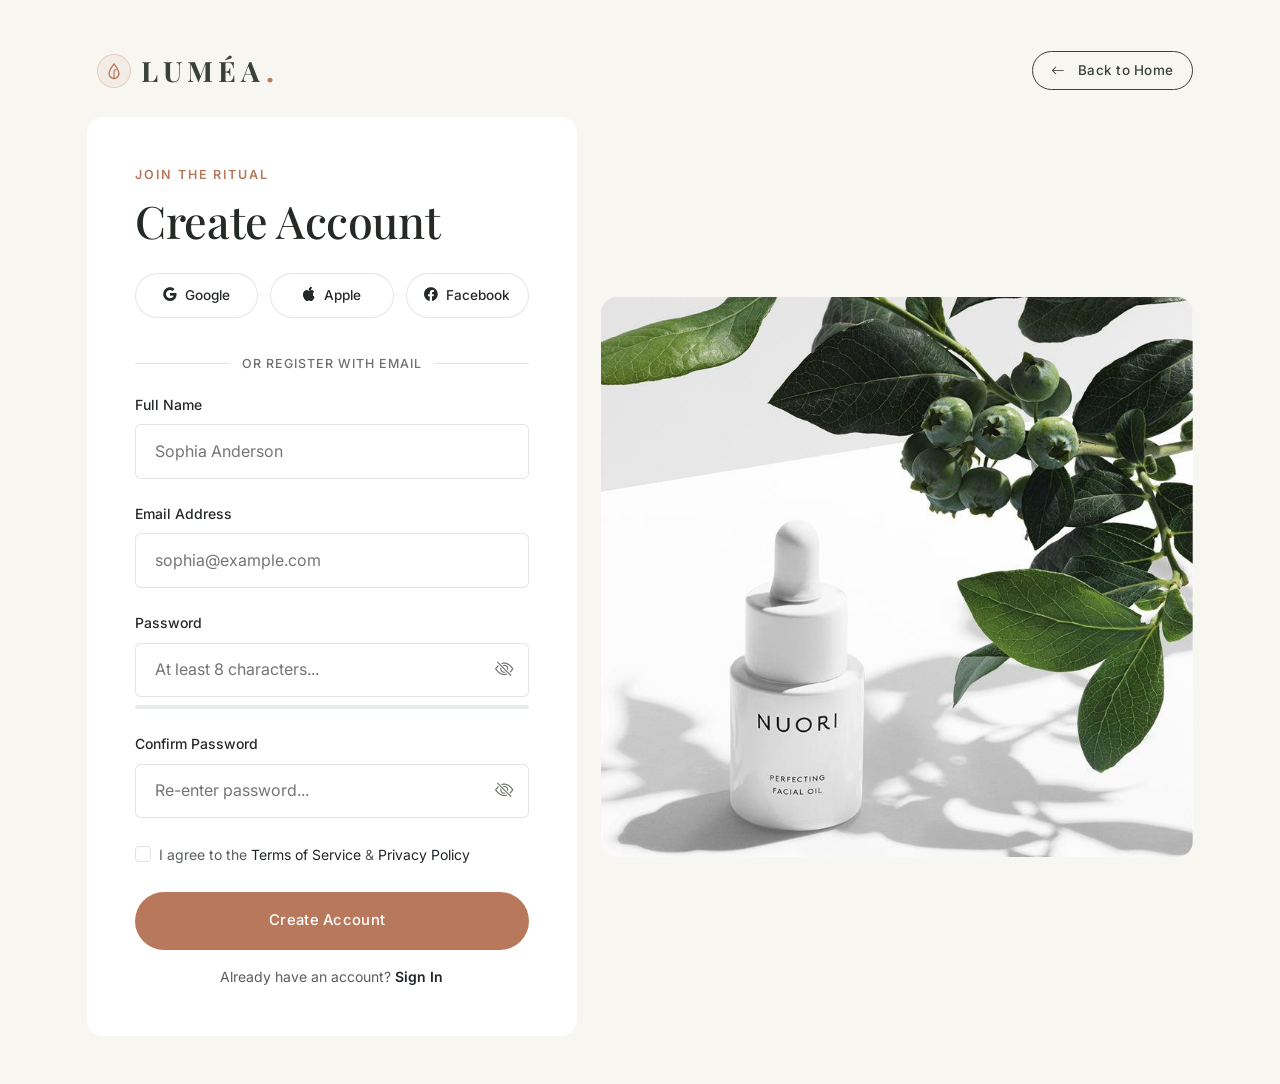
==== commit 4f637179: "2nc omrit" ====
--- a/register.html
+++ b/register.html
@@ -8,78 +8,53 @@
   
   <link href="https://cdn.jsdelivr.net/npm/bootstrap@5.3.2/dist/css/bootstrap.min.css" rel="stylesheet">
   <link href="https://cdn.jsdelivr.net/npm/bootstrap-icons@1.11.1/font/bootstrap-icons.css" rel="stylesheet">
-    <link rel="icon" type="image/svg+xml" href="assets/images/favicon.svg">
+  <link rel="icon" type="image/svg+xml" href="assets/images/favicon.svg">
   <link rel="stylesheet" href="assets/css/style.css">
 </head>
-<body>
+<body class="auth-page-wrapper">
 
-  <!-- GLOBAL NAVBAR -->
-  <header class="lumea-navbar">
-    <div class="navbar-container">
-      <a href="index.html" class="brand-logo" aria-label="LUMÉA Skincare">
-        <span class="logo-icon-wrapper">
-          <svg class="logo-drop-icon" viewBox="0 0 24 24" fill="none" xmlns="http://www.w3.org/2000/svg">
-            <path d="M12 2.5C12 2.5 5.5 11 5.5 15.5C5.5 19.09 8.41 22 12 22C15.59 22 18.5 19.09 18.5 15.5C18.5 11 12 2.5 12 2.5Z" stroke="currentColor" stroke-width="1.8" stroke-linecap="round" stroke-linejoin="round"/>
-            <path d="M12 22V13C12 11.5 13.5 10 15 10" stroke="currentColor" stroke-width="1.5" stroke-linecap="round" stroke-linejoin="round"/>
-          </svg>
-        </span>
-        <span class="logo-text">LUMÉA<span class="logo-dot">.</span></span>
-      </a>
-      <ul class="nav-links-desktop">
-        <li><a href="index.html" class="nav-link-item">Home</a></li>
-        <li><a href="products.html" class="nav-link-item">Shop</a></li>
-        <li><a href="routine.html" class="nav-link-item">Routine</a></li>
-        <li><a href="ingredients.html" class="nav-link-item">Ingredients</a></li>
-        <li><a href="skin-guide.html" class="nav-link-item">Skin Guide</a></li>
-        <li><a href="about.html" class="nav-link-item">About</a></li>
-      </ul>
-      <div class="nav-actions-right">
-        <button class="btn-lumea-icon trigger-search" aria-label="Search skincare"><i class="bi bi-search"></i></button>
-        <a href="dashboard.html" class="btn-lumea-icon position-relative" aria-label="Favorites">
-          <i class="bi bi-heart"></i>
-          <span id="favorites-count-badge" class="position-absolute top-0 start-100 translate-middle badge rounded-pill bg-danger" style="display:none; font-size: 0.65rem;">0</span>
-        </a>
-        <a href="login.html" class="btn-lumea-icon"><i class="bi bi-person"></i></a>
-        <a href="routine.html" class="btn-lumea btn-lumea-primary btn-lumea-sm">Find Your Routine</a>
+  <main class="py-4 py-md-5 my-auto">
+    <div class="container">
+      <!-- Minimal Auth Header -->
+      <div class="row justify-content-center mb-4">
+        <div class="col-lg-11 d-flex justify-content-between align-items-center">
+          <a href="index.html" class="brand-logo" aria-label="LUMÉA Skincare">
+            <span class="logo-icon-wrapper">
+              <svg class="logo-drop-icon" viewBox="0 0 24 24" fill="none" xmlns="http://www.w3.org/2000/svg">
+                <path d="M12 2.5C12 2.5 5.5 11 5.5 15.5C5.5 19.09 8.41 22 12 22C15.59 22 18.5 19.09 18.5 15.5C18.5 11 12 2.5 12 2.5Z" stroke="currentColor" stroke-width="1.8" stroke-linecap="round" stroke-linejoin="round"/>
+                <path d="M12 22V13C12 11.5 13.5 10 15 10" stroke="currentColor" stroke-width="1.5" stroke-linecap="round" stroke-linejoin="round"/>
+              </svg>
+            </span>
+            <span class="logo-text">LUMÉA<span class="logo-dot">.</span></span>
+          </a>
+          <a href="index.html" class="btn-lumea btn-lumea-outline btn-lumea-sm">
+            <i class="bi bi-arrow-left me-1"></i> Back to Home
+          </a>
+        </div>
       </div>
-      <button class="mobile-hamburger" id="mobile-menu-toggle" aria-label="Toggle menu">
-        <div class="hamburger-box">
-          <span class="hamburger-line"></span>
-          <span class="hamburger-line"></span>
-          <span class="hamburger-line"></span>
-        </div>
-      </button>
-    </div>
-  </header>
 
-  <!-- Mobile Menu -->
-  <div class="mobile-menu-overlay" id="mobile-menu-overlay">
-    <button class="close-mobile-menu-btn" id="close-mobile-menu" aria-label="Close menu">&times;</button>
-    <ul class="mobile-nav-links">
-      <li><a href="index.html">Home</a></li>
-      <li><a href="products.html">Shop</a></li>
-      <li><a href="routine.html">Routine</a></li>
-      <li><a href="ingredients.html">Ingredients</a></li>
-      <li><a href="skin-guide.html">Skin Guide</a></li>
-      <li><a href="about.html">About</a></li>
-    </ul>
-    <div class="mobile-nav-actions">
-      <a href="routine.html" class="btn-lumea btn-lumea-terracotta w-100 text-center">Find Your Routine</a>
-      <div class="d-flex gap-3 justify-content-center mt-2">
-        <button class="btn-lumea-icon trigger-search" aria-label="Search"><i class="bi bi-search"></i></button>
-        <a href="dashboard.html" class="btn-lumea-icon" aria-label="Favorites"><i class="bi bi-heart"></i></a>
-        <a href="login.html" class="btn-lumea-icon" aria-label="Account"><i class="bi bi-person"></i></a>
-      </div>
-    </div>
-  </div>
-
-  <main class="py-5 mt-5">
-    <div class="container">
       <div class="row justify-content-center align-items-center g-5">
         <div class="col-lg-5">
-          <div class="card p-3 p-md-5 border-0 shadow-card rounded-4 bg-surface">
+          <div class="card p-4 p-md-5 border-0 shadow-card rounded-4 bg-surface">
             <span class="eyebrow mb-2">Join The Ritual</span>
             <h2 class="heading-1 mb-4">Create Account</h2>
+
+            <!-- Social Authentication Icons -->
+            <div class="social-auth-buttons mb-3">
+              <button type="button" class="btn-social-auth" onclick="showToast('Connecting Google account...');">
+                <i class="bi bi-google"></i> Google
+              </button>
+              <button type="button" class="btn-social-auth" onclick="showToast('Connecting Apple ID...');">
+                <i class="bi bi-apple"></i> Apple
+              </button>
+              <button type="button" class="btn-social-auth" onclick="showToast('Connecting Facebook account...');">
+                <i class="bi bi-facebook"></i> Facebook
+              </button>
+            </div>
+
+            <div class="auth-divider">
+              <span>Or Register With Email</span>
+            </div>
             
             <form id="register-form">
               <div class="form-group-lumea">
@@ -94,7 +69,12 @@
 
               <div class="form-group-lumea">
                 <label class="form-label-lumea">Password</label>
-                <input type="password" id="reg-password" class="form-control-lumea" placeholder="At least 8 characters..." required>
+                <div class="password-input-group">
+                  <input type="password" id="reg-password" class="form-control-lumea" placeholder="At least 8 characters..." required>
+                  <button type="button" class="btn-toggle-password" aria-label="Toggle password visibility">
+                    <i class="bi bi-eye-slash"></i>
+                  </button>
+                </div>
                 <!-- Live Password Strength Meter -->
                 <div class="progress mt-2" style="height: 4px;">
                   <div id="pwd-strength-bar" class="progress-bar bg-danger" style="width: 0%;"></div>
@@ -103,7 +83,12 @@
 
               <div class="form-group-lumea">
                 <label class="form-label-lumea">Confirm Password</label>
-                <input type="password" class="form-control-lumea" placeholder="Re-enter password..." required>
+                <div class="password-input-group">
+                  <input type="password" class="form-control-lumea" placeholder="Re-enter password..." required>
+                  <button type="button" class="btn-toggle-password" aria-label="Toggle password visibility">
+                    <i class="bi bi-eye-slash"></i>
+                  </button>
+                </div>
               </div>
 
               <div class="form-check mb-4">
@@ -123,7 +108,7 @@
         </div>
 
         <div class="col-lg-6 d-none d-lg-block">
-          <div class="img-hover-wrapper rounded-4 overflow-hidden shadow-card" style="height: 520px;">
+          <div class="img-hover-wrapper rounded-4 overflow-hidden shadow-card" style="height: 560px;">
             <img src="assets/images/19.jpg" alt="LUMÉA Register Auth Side Banner">
           </div>
         </div>
@@ -131,72 +116,6 @@
     </div>
   </main>
 
-  <footer class="lumea-footer">
-    <div class="container">
-      <div class="row g-4 mb-5">
-        <div class="col-lg-4">
-          <a href="index.html" class="brand-logo footer-brand mb-3" aria-label="LUMÉA Skincare Home">
-            <span class="logo-icon-wrapper">
-              <svg class="logo-drop-icon" viewBox="0 0 24 24" fill="none" xmlns="http://www.w3.org/2000/svg">
-                <path d="M12 2.5C12 2.5 5.5 11 5.5 15.5C5.5 19.09 8.41 22 12 22C15.59 22 18.5 19.09 18.5 15.5C18.5 11 12 2.5 12 2.5Z" stroke="currentColor" stroke-width="1.8" stroke-linecap="round" stroke-linejoin="round"/>
-                <path d="M12 22V13C12 11.5 13.5 10 15 10" stroke="currentColor" stroke-width="1.5" stroke-linecap="round" stroke-linejoin="round"/>
-              </svg>
-            </span>
-            <span class="logo-text">LUMÉA<span class="logo-dot">.</span></span>
-          </a>
-          <p class="small text-muted mb-4">Skin, thoughtfully cared for. Ultra-premium skincare engineered around barrier integrity, pure hydration, and clean formulation science.</p>
-          <div class="d-flex gap-3">
-            <a href="#" class="btn-lumea-icon" aria-label="Instagram"><i class="bi bi-instagram"></i></a>
-            <a href="#" class="btn-lumea-icon" aria-label="Pinterest"><i class="bi bi-pinterest"></i></a>
-            <a href="#" class="btn-lumea-icon" aria-label="Facebook"><i class="bi bi-facebook"></i></a>
-          </div>
-        </div>
-
-        <div class="col-6 col-lg-2">
-          <h5 class="footer-title">Navigation</h5>
-          <ul class="footer-links">
-            <li><a href="products.html">Shop Skincare</a></li>
-            <li><a href="routine.html">Routine Builder</a></li>
-            <li><a href="ingredients.html">Ingredients</a></li>
-            <li><a href="skin-guide.html">Skin Guide</a></li>
-            <li><a href="about.html">About Us</a></li>
-          </ul>
-        </div>
-
-        <div class="col-6 col-lg-2">
-          <h5 class="footer-title">Account</h5>
-          <ul class="footer-links">
-            <li><a href="dashboard.html">My Account</a></li>
-            <li><a href="dashboard.html">Saved Products</a></li>
-            <li><a href="login.html">Sign In</a></li>
-            <li><a href="register.html">Register</a></li>
-            <li><a href="contact.html">Contact Us</a></li>
-          </ul>
-        </div>
-
-        <div class="col-lg-4">
-          <h5 class="footer-title">Join The Ritual</h5>
-          <p class="small text-muted mb-3">Receive skincare notes, routine tips and exclusive product announcements.</p>
-          <form onsubmit="event.preventDefault(); showToast('Subscribed to LUMÉA Skincare Notes!');">
-            <div class="newsletter-input-group">
-              <input type="email" placeholder="Enter your email address..." required>
-              <button type="submit" class="btn-lumea btn-lumea-primary btn-lumea-sm">Subscribe</button>
-            </div>
-          </form>
-        </div>
-      </div>
-
-      <div class="pt-4 border-top border-secondary-subtle d-flex flex-column flex-md-row justify-content-between align-items-center small text-muted">
-        <p class="mb-2 mb-md-0">&copy; 2026 LUMÉA Skincare Platform. Demo application.</p>
-        <div class="d-flex gap-4">
-          <a href="#">Privacy Policy</a>
-          <a href="#">Terms of Service</a>
-          <a href="#">Formulation Ethics</a>
-        </div>
-      </div>
-    </div>
-  </footer>
-
   <script src="https://cdn.jsdelivr.net/npm/bootstrap@5.3.2/dist/js/bootstrap.bundle.min.js"></script>
   <script src="assets/js/main.js"></script>
 </body>
--- a/assets/css/style.css
+++ b/assets/css/style.css
@@ -559,9 +559,18 @@
 }
 
 /* --------------------------------------------------------------------------
-   STRICT MOBILE NAVBAR RESPONSIVENESS (< 992px)
+   STRICT TABLET & MOBILE NAVBAR RESPONSIVENESS (<= 1024px)
    -------------------------------------------------------------------------- */
-@media (max-width: 991.98px) {
+@media (min-width: 1025px) and (max-width: 1200px) {
+  .nav-links-desktop {
+    gap: 1.25rem;
+  }
+  .nav-actions-right {
+    gap: 0.65rem;
+  }
+}
+
+@media (max-width: 1024px) {
   .nav-links-desktop,
   .nav-actions-right {
     display: none !important;
@@ -575,6 +584,8 @@
    Cards, Badges & Image Containers (Elevated Multi-Layer Hover System)
    -------------------------------------------------------------------------- */
 .lumea-card {
+  display: flex;
+  flex-direction: column;
   background-color: var(--bg-surface);
   border: 1px solid var(--border-color);
   border-radius: var(--radius-md);
@@ -584,6 +595,16 @@
               box-shadow 0.45s cubic-bezier(0.16, 1, 0.3, 1),
               border-color 0.45s ease,
               background-color 0.45s ease;
+}
+
+.lumea-card > .d-flex.flex-column,
+.skin-guide-card > .d-flex.flex-column {
+  flex: 1 1 auto;
+}
+
+.lumea-card .link-arrow,
+.skin-guide-card .link-arrow {
+  margin-top: auto;
 }
 
 .lumea-card::before {
@@ -1278,6 +1299,105 @@
   box-shadow: 0 0 0 3px var(--focus-ring);
 }
 
+/* Password Input Group & Eye Toggle Symbol */
+.password-input-group {
+  position: relative;
+  width: 100%;
+}
+
+.password-input-group .form-control-lumea {
+  padding-right: 2.75rem;
+}
+
+.btn-toggle-password {
+  position: absolute;
+  right: 12px;
+  top: 50%;
+  transform: translateY(-50%);
+  background: transparent;
+  border: none;
+  color: var(--text-secondary);
+  font-size: 1.15rem;
+  padding: 4px;
+  cursor: pointer;
+  display: flex;
+  align-items: center;
+  justify-content: center;
+  transition: color var(--transition-fast);
+  z-index: 5;
+}
+
+.btn-toggle-password:hover {
+  color: var(--warm-terracotta);
+}
+
+/* Social Buttons for Authentication Pages */
+.social-auth-buttons {
+  display: flex;
+  gap: 0.75rem;
+}
+
+.btn-social-auth {
+  flex: 1;
+  display: inline-flex;
+  align-items: center;
+  justify-content: center;
+  gap: 0.5rem;
+  padding: 0.65rem 0.85rem;
+  border-radius: var(--radius-pill);
+  border: 1px solid var(--border-color);
+  background-color: var(--bg-surface);
+  color: var(--text-primary);
+  font-size: 0.85rem;
+  font-weight: 500;
+  transition: all var(--transition-fast);
+  cursor: pointer;
+}
+
+.btn-social-auth:hover {
+  background-color: var(--warm-beige);
+  border-color: var(--warm-terracotta);
+  color: var(--warm-terracotta);
+  transform: translateY(-2px);
+  box-shadow: 0 4px 12px rgba(38, 42, 38, 0.08);
+}
+
+.auth-divider {
+  display: flex;
+  align-items: center;
+  text-align: center;
+  margin: 1.25rem 0;
+  color: var(--text-secondary);
+  font-size: 0.78rem;
+  text-transform: uppercase;
+  letter-spacing: 0.08em;
+  font-weight: 500;
+}
+
+.auth-divider::before,
+.auth-divider::after {
+  content: '';
+  flex: 1;
+  border-bottom: 1px solid var(--border-color);
+}
+
+.auth-divider::before {
+  margin-right: 0.75rem;
+}
+
+.auth-divider::after {
+  margin-left: 0.75rem;
+}
+
+/* Auth Page Standalone Layout */
+.auth-page-wrapper {
+  min-height: 100vh;
+  display: flex;
+  flex-direction: column;
+  justify-content: center;
+  background-color: var(--bg-primary);
+}
+
 /* Keyframes & Scroll Animations */
 @keyframes fadeIn {
   from { opacity: 0; transform: translateY(15px); }
